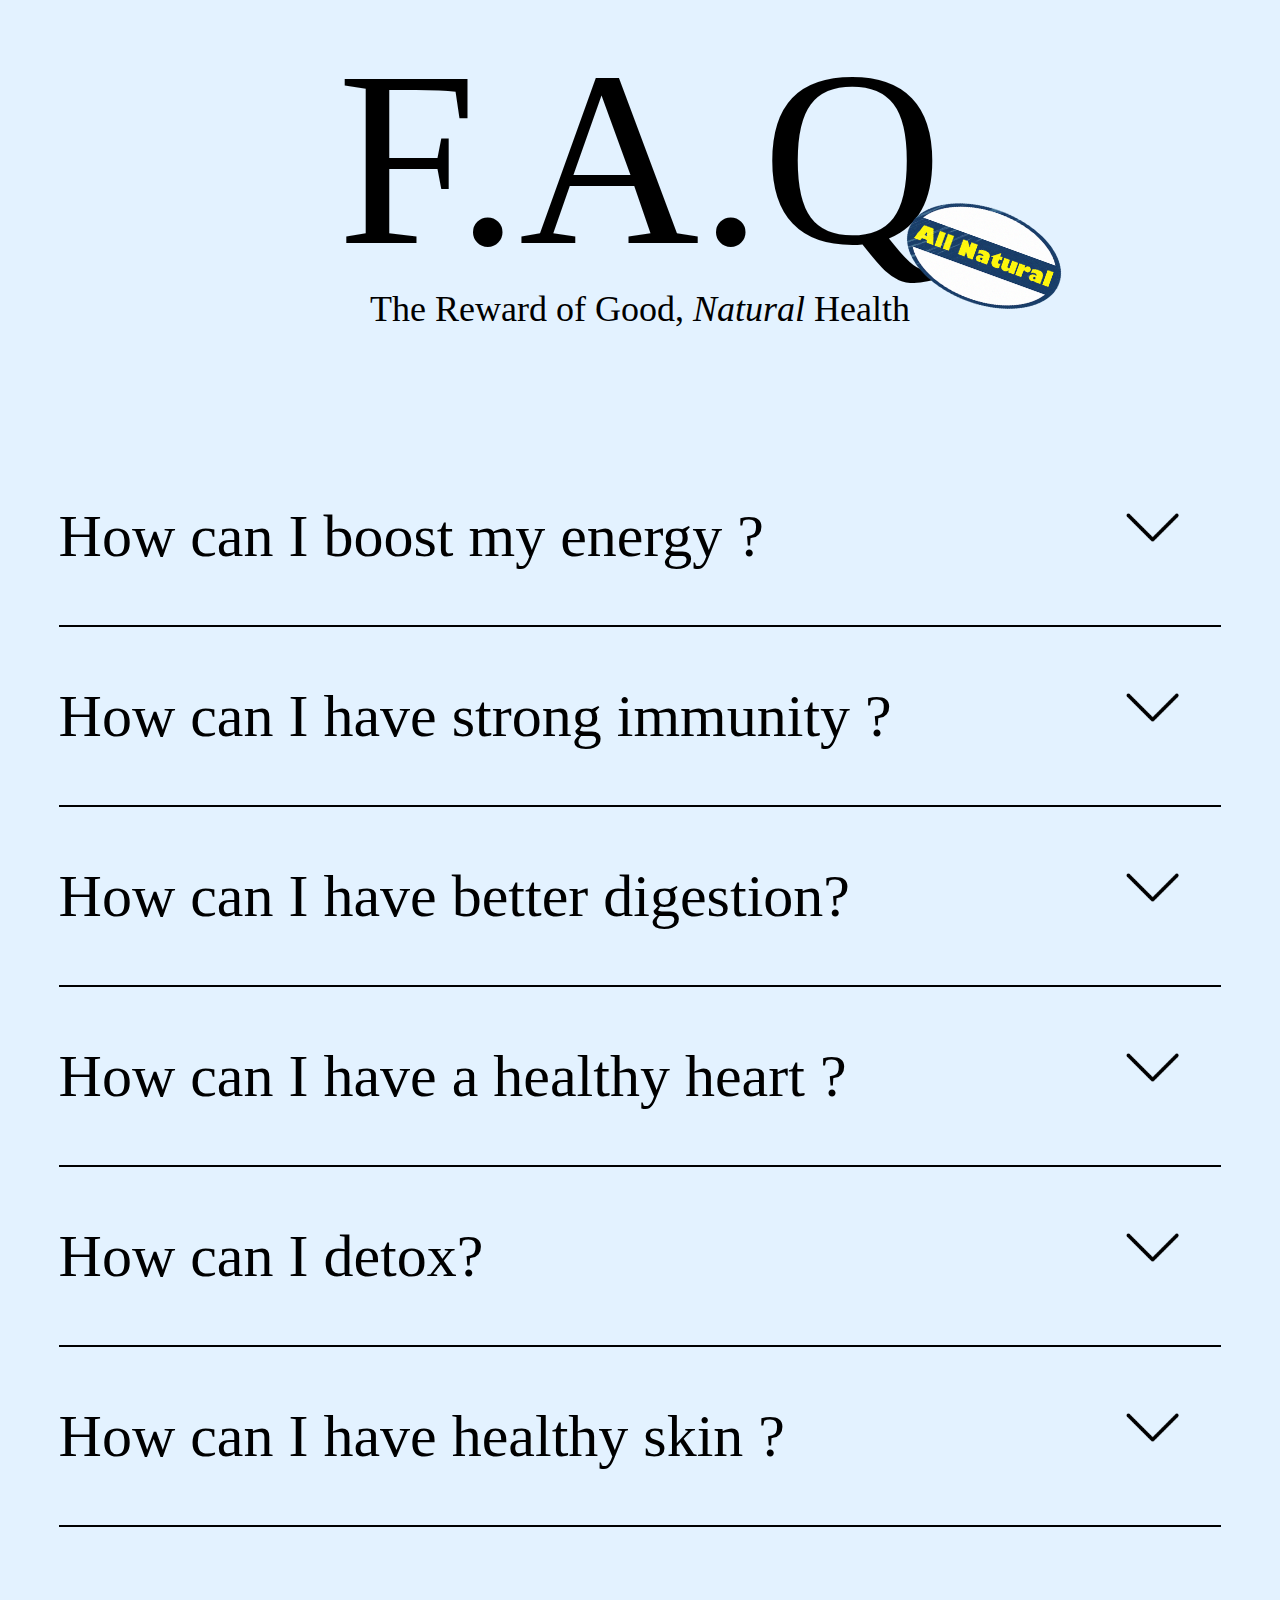
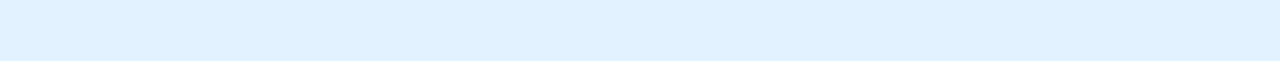
==== experiment_1/index.html @ fd3f5849 "Experiment 1 101520" ====
<!DOCTYPE html>
<html>
<head>
  <title> 20 1015 </title>
  <meta charset="utf-8">
  <meta name="viewport" content="width=device-width, initial-scale=1">
  <script type="text/javascript" src="http://code.jquery.com/jquery-1.7.1.min.js"></script>
  <link rel="stylesheet" type="text/css" 
  href="assets/main.css">
  <link rel="stylesheet" href="assets/jquery-ui.css">
  <link rel="stylesheet" href="assets/jquery-ui.structure.css">
  <link rel="stylesheet" href="assets/jquery-ui.theme.css">


</head>
<body>
  <div class="header">

    <div class="title">
      F.A.Q
    </div>
    <div class="subtitle"> The Reward of Good, <i>Natural</i> Health </div>
    <img class="allnatural" src="assets/img/General/General_All_Natural_101520_FINAL.png">

  </div>

  <!-- section 1 -->
  <div id="accordion">

    <h3 href="javascript: void(0)"> How can I boost my <span id="italic">energy</span> ? </h3>
    <div>
      <p class="text">Not regulated by the Food and Drug Administration</p>

      <!-- Calamansi Honey -->
      <img id="circle" class="draggable draggable1" src="assets/img/01_Better_Energy/Better_Energy_Calamansi_Honey_101320_FINAL.png">


      <!-- Careof -->
      <img id="circle" class="draggable draggable2" src="assets/img/01_Better_Energy/Better_Energy_Careof_ExtraBatteries_101320_FINAL.png">

      <!-- HUM -->
      <img class="draggable draggable3" src="assets/img/01_Better_Energy/Better_Energy_HUM_Uber_Energy_101220_FINAL.png">

      <!-- Love Wellness -->
      <img class="draggable draggable4" src="assets/img/01_Better_Energy/Better_Energy_Love_Wellness_Love_Wellness_Metabolove_101320_FINAL.png">

      <!-- Persona -->
      <img id="circle" class="draggable draggable5" src="assets/img/01_Better_Energy/Better_Energy_Persona_101320_FINAL.png">

      <!-- Pineapple -->
      <img id="circle" class="draggable draggable6" src="assets/img/01_Better_Energy/Better_Energy_Pineapple_101220_FINAL.png">

    </div>


<!-- section 2 -->
    <h3 href="javascript: void(0)">How can I have strong<span id="italic"> immunity</span> ?</h3>
    <div>

    </div>


<!-- section 3 -->
    <h3 href="javascript: void(0)"> How can I have better <span id="italic">digestion</span>?</h3>
    
    <div>
      <p class="text">Not regulated by the Food and Drug Administration</p>
      
      <!-- Papaya -->
      <img class="draggable draggable7" src="assets/img/03_Better_Digestion/Better_Digestion_Papaya_101520_FINAL.png">
      
      <!-- Aloe Vera Juice -->
      <img class="draggable draggable8" src="assets/img/03_Better_Digestion/Better_Digestion_Aloe_Vera_Juice_101520_FINAL.png">
    
    
    </div>


<!-- section 4 -->
    <h3 href="javascript: void(0)">How can I have a healthy <span id="italic">heart</span> ?</h3>
    <div>

    </div>


  <!-- section 5 -->
  <h3 href="javascript: void(0)"> How can I <span id="italic">detox</span>?</h3>
  <div>

  </div>


    <!-- section 6 -->
    <h3 href="javascript: void(0)"> How can I have healthy <span id="italic">skin </span>? </h3>
    <div>
   
    </div>

</div>





  <script type="text/javascript" src="assets/script.js"></script>





</body>


<script src="assets/script.js" type="text/javascript"></script>
<script src="assets/jquery.js" type="text/javascript"></script>
<script src="assets/jquery-ui.js" type="text/javascript"></script>



</html>
---- experiment_1/assets/main.css ----
body {
    background: #e3f2ff;
    font-family: "Degular";
	/* background: linear-gradient(-45deg, #e3f2ff, #edf9fa, #7e9ede);
	background-size: 400% 400%;
    animation: gradient 20s ease infinite;
    color: black; */

}
/* 
@keyframes gradient {
	0% {
		background-position: 0% 50%;
	}
	50% {
		background-position: 100% 50%;
	}
	100% {
		background-position: 0% 50%;
	}
} */

.text {
    position: absolute;
}

#italic:hover {
    font-style: italic;
    font-weight: bold;
}

.header {
    margin: 0 auto;
    text-align: center;
    padding-top: 6%;
    line-height: 150px;
    z-index: 10;
    position: relative;
}

.title {
    font-size: 250px;
}

.subtitle {
    font-size: 36px;
}

.allnatural {
    position: absolute;
    top: 200px;
    left: 70vw;
    transform: rotate(20deg);
    width: 160px;
    /* z-index: 0; */
}

.draggable {
    cursor: move;
    position: absolute;
}

/* calamansi honey */
.ui-accordion-content .draggable1 {
   top: 30vw; 
   left: 20vw;
   width: 300px;
   transform: rotate(5deg);
}   

/* Careof */
.draggable2 {
    /* top: 30vw;  */
    left: 35vw;
    width: 300px;
 }   

/* HUM */
.draggable3 {
    top: 25vw; 
    left: 60vw;
    height: 340px;
    transform: rotate(17deg);
} 

/* Love Wellness */
.draggable4 {
    top: 30vw; 
    left: 70vw;
    width: 200px;
    transform: rotate(-10deg);
} 

/* Persona */
.draggable5 {
    top: 40vw; 
    left: 40vw;
    width: 400px;
    transform: rotate(-10deg);
} 

/* Pineapple */
.draggable6 {
    top: 25vw; 
    left: 0vw;
    width: 390px;
    transform: rotate(-10deg);
} 

/* Pineapple */
.draggable7 {
    top: 43vw; 
    left: 30vw;
    width: 390px;
    transform: rotate(-10deg);
} 

/* Pineapple */
.draggable8 {
    top: 43vw; 
    left: 10vw;
    width: 390px;
    transform: rotate(15deg);
} 

#circle {
    border-radius: 50%;
}

#circle:hover {
    box-shadow: 2px 5px 8px #a1abad;
    border-radius:50%;
    transition: 0.3s;
}

#droppable {
    left: 300px;    
    position: absolute;
    background-color: lightgray;
    width: 1000px;
    height: 700px;

}


#accordion {
    position: relative;
    padding-top: 5%;
    padding-bottom: 10%;
    width: 92%;
    margin: 0 auto;

}

#accordion .ui-accordion-header {
    font-family: "Degular";
    margin: 0px;
    border: none;
    font-size: 60px;
    border-bottom: 2px solid black;
    border-radius: 0px;
    padding-left: 0;
    padding-top: 50px;
    padding-bottom: 50px;
    color: black;
    background: #e3f2ff;

  }



.ui-icon.iconClosed {
    background:url('icons/Down_Arrow.png') no-repeat !important;
    margin-top: 5px;
    padding: 30px;
    transform: scale(.7);
    float: right;
}

.ui-icon.iconOpen {
    background: url('icons/Up_Arrow.png') no-repeat !important;
    margin-top: 5px;
    padding: 30px;
    transform: scale(.7);
    float: right;
}

#accordion .ui-accordion-content {
    font-family: "Degular";
    color: black;
    width: 100%;
    height: 550px;
    font-size: 40pt;
    line-height: 40pt;
    border: none;
    overflow: auto !important; 
    background-color: #e3f2ff;
    margin: 00px;
    padding: 30px;
    
}



:focus {
    outline:0 !important;
}
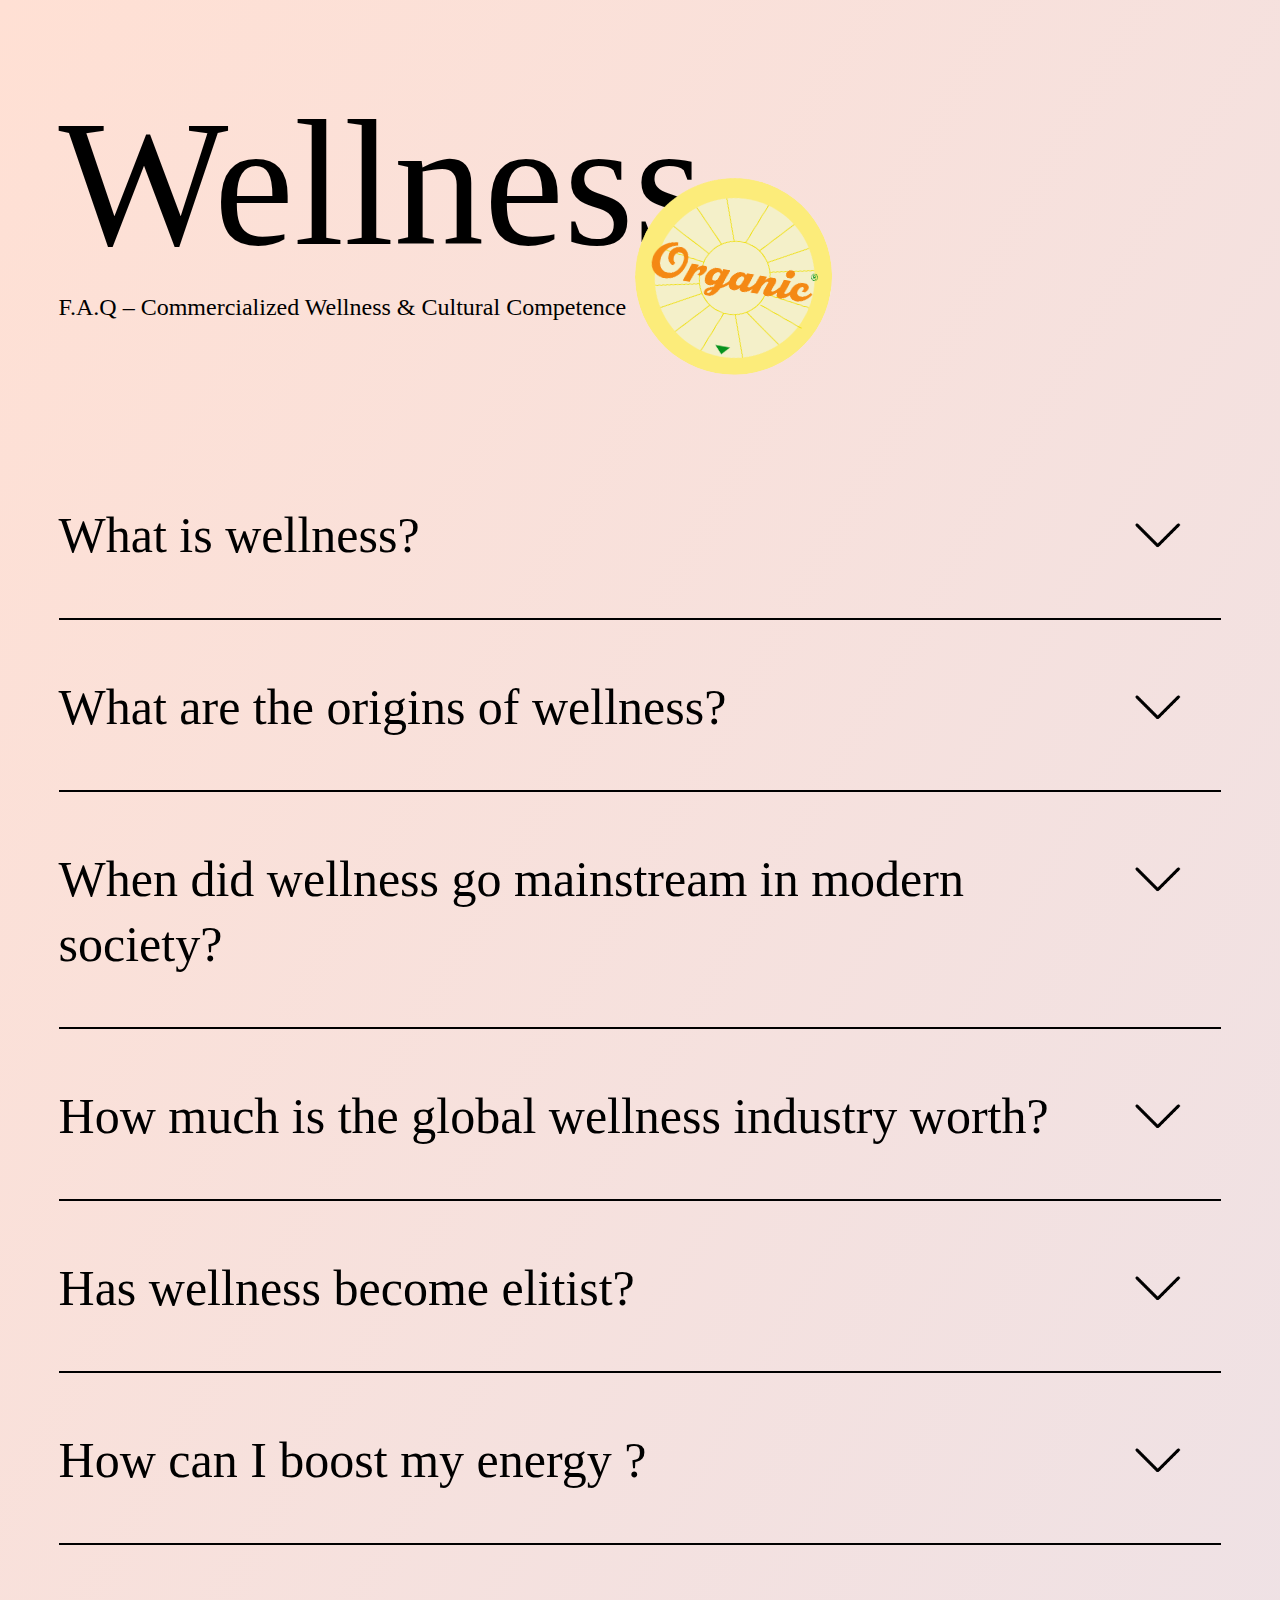
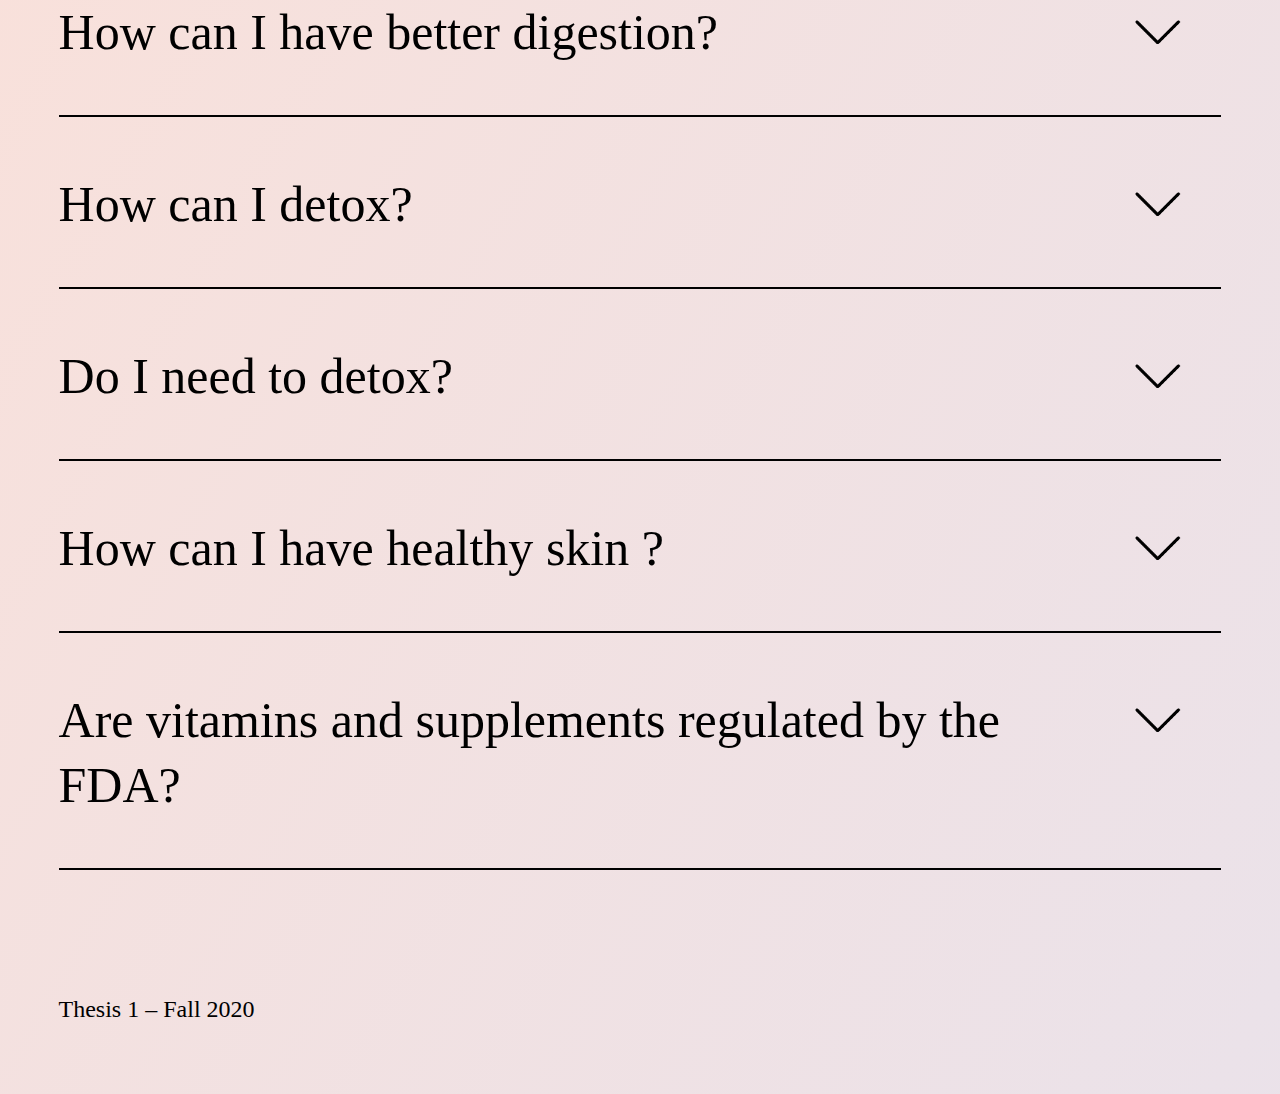
==== commit 9459eb77: "102220" ====
--- a/experiment_1/index.html
+++ b/experiment_1/index.html
@@ -1,35 +1,178 @@
 <!DOCTYPE html>
 <html>
 <head>
-  <title> 20 1015 </title>
+  <title> 20 1022 </title>
   <meta charset="utf-8">
   <meta name="viewport" content="width=device-width, initial-scale=1">
-  <script type="text/javascript" src="http://code.jquery.com/jquery-1.7.1.min.js"></script>
+  <script type="text/javascript" src="https://code.jquery.com/jquery-1.7.1.min.js"></script>
   <link rel="stylesheet" type="text/css" 
   href="assets/main.css">
   <link rel="stylesheet" href="assets/jquery-ui.css">
   <link rel="stylesheet" href="assets/jquery-ui.structure.css">
   <link rel="stylesheet" href="assets/jquery-ui.theme.css">
+  <link rel="stylesheet" href="https://use.typekit.net/wnn4lsp.css">
+  <link rel="stylesheet" href="assets/peel.css">
+
+  <link rel="apple-touch-icon" sizes="60x60" href="assets/favicon/apple-touch-icon.png">
+  <link rel="icon" type="image/png" sizes="32x32" href="assets/favicon/favicon-32x32.png">
+  <link rel="icon" type="image/png" sizes="16x16" href="assets/favicon/favicon-16x16.png">
+  <link rel="manifest" href="assets/favicon/site.webmanifest">
+  <link rel="mask-icon" href="assets/favicon/safari-pinned-tab.svg" color="#5bbad5">
+  <meta name="msapplication-TileColor" content="#da532c">
+  <meta name="theme-color" content="#ffffff">
 
 
 </head>
 <body>
   <div class="header">
 
-    <div class="title">
-      F.A.Q
-    </div>
-    <div class="subtitle"> The Reward of Good, <i>Natural</i> Health </div>
-    <img class="allnatural" src="assets/img/General/General_All_Natural_101520_FINAL.png">
+    <div class="title"><span id="italic">Well</span>ness</div>
+    <div class="subtitle"> F.A.Q – Commercialized Wellness & Cultural Competence </div>
+    <div class="sticker example-1 allnatural"></div>
 
   </div>
 
-  <!-- section 1 -->
+
+  
   <div id="accordion">
 
+        <!-- section 1 -->
+    <h3 href="javascript: void(0)">What is wellness?</h3>
+    <div>
+      <p class="text">
+        the awareness and pursuit of lifestyle choices to gain a better state of holistic health
+      </p>
+
+      <!-- Physical -->
+      <img class="draggable" src="assets/img/Definition/Definition_102220_Physical.png" style="z-index: 25; left: 6vw; top: 20vh; width: 400px;">
+
+      <!-- Intellectual -->
+      <img class="draggable" src="assets/img/Definition/Definition_102220_Intellectual.png" style="z-index: 10; left: 60vw; top: 25vh; width: 300px; transform: rotate(-10deg);">
+
+      <!-- Emotional -->
+      <img class="draggable" src="assets/img/Definition/Definition_102220_Emotional.png" style="top: 10vh; width: 300px; transform: rotate(-10deg);">
+
+      <!-- Social  -->
+      <img class="draggable" src="assets/img/Definition/Definition_102220_Social.png" style="left: 40vw; top: 50vh; width: 400px; transform: rotate(10deg);">
+
+      <!-- Spiritual -->
+      <img class="draggable" src="assets/img/Definition/Definition_102220_Spiritual.png" style="z-index: 30; left: 55vw; top: 10vh; width: 300px; transform: rotate(10deg);">
+
+      <!-- Vocational -->
+      <img class="draggable" src="assets/img/Definition/Definition_102220_Vocational.png" style="left: 25vw; top: 8vh; width: 450px; transform: rotate(10deg);">
+
+
+      <!-- Financial -->
+      <img class="draggable" src="assets/img/Definition/Definition_102220_Financial.png" style="z-index: 25; left: 20vw; top: 40vh; width: 400px; transform: rotate(10deg);">
+
+      <!-- Environmental -->
+      <img class="draggable" src="assets/img/Definition/Definition_102220_Environmental.png" style="z-index: 25; left: 40vw; top: 25vh; width: 400px; transform: rotate(-5deg);">
+
+    </div>
+
+        <!-- section 2 -->
+    <h3 href="javascript: void(0)">What are the origins of wellness?</h3>
+    <div>
+
+
+    </div>
+
+
+    <h3 href="javascript: void(0)">
+      When did wellness go mainstream in modern society?</h3>
+    <div>
+
+      <!-- High Level Wellness -->
+      <img class="draggable" src="assets/img/Mainstream/Mainstream_102220_High_Level_Wellness.png" style="z-index: 25; left: 10vw; top: 10vh; width: 300px;">
+
+      <!-- Fitness Spas -->
+      <img class="draggable" src="assets/img/Mainstream/Mainstream_102220_Fitness_Spas.png" style="z-index: 10; width: 280px; transform: rotate(12deg);">
+
+      <!-- Self Help Experts -->
+      <img class="draggable" src="assets/img/Mainstream/Mainstream_102220_Self_Help_Experts.png" style="top: 10vh; left: 30vw; width: 380px; z-index: 18;">
+
+      <!-- The Wellness Workbook -->
+      <img class="draggable" src="assets/img/Mainstream/Mainstream_102220_The_Wellness_Workbook.png" style="left: 5vw; top: 40vh;">
+
+      <!-- Wellness Inventory -->
+      <img class="draggable" src="assets/img/Mainstream/Mainstream_102220_Wellness_Inventory.png" style="width: 350px; top: 30vh; left: 60vw; transform: rotate(15deg);">
+
+      <!-- Workplace Wellness -->
+      <img class="draggable" src="assets/img/Mainstream/Mainstream_102220_Workplace_Wellness.png" style="z-index: 25; transform: rotate(5deg); left: 48vw; width: 350px;">
+    </div>
+
+
+        <!-- section 3 -->
+    <h3 href="javascript: void(0)"> How much is the global wellness industry worth?</h3>
+
+    <div>
+      <p class="text">
+        Currently valued at <b>$4.5 trillion</b> (2018 data)
+      </p>
+      <!-- 10 images -->
+      <img id="circle" class="draggable draggable1" src="assets/img/Wellness_Industry_Worth/Wellness_Industry_102120_Fitness_Mind_Body.png" style="z-index: 25;">
+
+      <img class="draggable" src="assets/img/Wellness_Industry_Worth/Wellness_Industry_102120_Healthy_Eating_Nutrition_Weight_Loss.png" style="z-index: 25; left: 50vw; transform: rotate(12deg); width: 300px; top: 30vh;">
+
+      <img class="draggable draggable3" src="assets/img/Wellness_Industry_Worth/Wellness_Industry_102120_Personal_Care_Beauty_Anti_Aging.png">
+
+      <img class="draggable" src="assets/img/Wellness_Industry_Worth/Wellness_Industry_102120_Preventative_Personalized.png" style="width: 350px; transform: rotate(20deg); left: 65vw;">
+
+      <img class="draggable" src="assets/img/Wellness_Industry_Worth/Wellness_Industry_102120_Spa_Economy.png" style="z-index: 22; top: 35vh; left: 15vw;">
+
+      <img class="draggable draggable6" src="assets/img/Wellness_Industry_Worth/Wellness_Industry_102120_Thermal_Mineral_Springs.png">
+
+      <img class="draggable" src="assets/img/Wellness_Industry_Worth/Wellness_Industry_102120_Traditional_Complementary_Medicine.png" style="z-index: 22; transform: rotate(-12deg); left: 35vw;">
+
+      <img class="draggable draggable4" src="assets/img/Wellness_Industry_Worth/Wellness_Industry_102120_Wellness_Lifestyle_Real_Estate.png" style="width: 350px">
+
+      <img class="draggable draggable7" src="assets/img/Wellness_Industry_Worth/Wellness_Industry_102120_Wellness_Tourism.png">
+
+      <img class="draggable draggable8" src="assets/img/Wellness_Industry_Worth/Wellness_Industry_102120_Workplace_Wellness.png" style="width: 320px">
+
+
+    </div>
+
+
+        <!-- section 4 -->
+    <h3 href="javascript: void(0)">Has wellness become elitist?</h3>
+
+
+    <div>
+
+      <img class="draggable" src="assets/img/Wellness_Industry_Elitist/Wellness_Industry_102220_Clean_Food.png" style="width: 320px; z-index: 10; top: 30px;">
+
+      <img class="draggable draggable1" src="assets/img/Wellness_Industry_Elitist/Wellness_Industry_102220_Luxury.png" style="width: 320px; z-index: 10;">
+
+      <img class="draggable" src="assets/img/Wellness_Industry_Elitist/Wellness_Industry_102220_Rich_Wellness_Club.png" style="width: 320px; z-index: 10; top: 30vw; left: 25vw; transform: rotate(-5deg);">
+
+      <img class="draggable" src="assets/img/Wellness_Industry_Elitist/Wellness_Industry_102220_All_Natural.png" style="width: 320px; z-index: 10; top: 25vw; left: 10vw; transform: rotate(-15deg);">
+
+        <p class="smalltext">
+          The very basics of mental and physical health, such as therapy and organic, “clean” food, is set at a price that is restrictive to working and middle-class people and families. 
+          <a href="https://www.allure.com/story/commercialized-wellness-industry-left-me-unwell" target="_blank" >Allure</a>
+        </p>
+
+
+
+        <p class="smalltext">
+          Forgive me if this comes out wrong, but I went to do a yoga class in L.A. recently and the 22-year-old girl behind the counter was like, ‘Have you ever done yoga before?’ And literally I turned to my friend, and I was like, ‘You have this job because I’ve done yoga before.’ Gwyneth Paltrow
+          <a href="https://www.elitedaily.com/p/gwyneth-paltrows-comments-about-yoga-will-have-you-shaking-your-head-so-hard-13248722" target="_blank" >Elite Daily</a>
+        </p>
+
+        <p class="smalltext">
+          While yoga doesn’t belong to Gwyneth, wellness is becoming elitist because of the people it shuts out. Shaman Durek says: “It’s made to seem like wellness comes from the upper classes and that you have to be rich to live this lifestyle, but you don’t – if you look at ancient yogic traditions or the West African shamanism that I practise. It doesn’t come from wealth. But now it’s become based on whether you’re rich enough to be part of this club.”
+          <a href="https://www.glamourmagazine.co.uk/article/wellness-whitewashing" target="_blank" >Glamour</a>
+        </p>
+  
+    </div>
+
+
+
+    <!-- section 5 -->
+
     <h3 href="javascript: void(0)"> How can I boost my <span id="italic">energy</span> ? </h3>
     <div>
-      <p class="text">Not regulated by the Food and Drug Administration</p>
 
       <!-- Calamansi Honey -->
       <img id="circle" class="draggable draggable1" src="assets/img/01_Better_Energy/Better_Energy_Calamansi_Honey_101320_FINAL.png">
@@ -42,7 +185,7 @@
       <img class="draggable draggable3" src="assets/img/01_Better_Energy/Better_Energy_HUM_Uber_Energy_101220_FINAL.png">
 
       <!-- Love Wellness -->
-      <img class="draggable draggable4" src="assets/img/01_Better_Energy/Better_Energy_Love_Wellness_Love_Wellness_Metabolove_101320_FINAL.png">
+      <img class="draggable draggable4" src="assets/img/01_Better_Energy/Better_Energy_Love_Wellness_Love_Wellness_Metabolove_101320_FINAL.png" style="width: 300px;">
 
       <!-- Persona -->
       <img id="circle" class="draggable draggable5" src="assets/img/01_Better_Energy/Better_Energy_Persona_101320_FINAL.png">
@@ -53,51 +196,90 @@
     </div>
 
 
-<!-- section 2 -->
-    <h3 href="javascript: void(0)">How can I have strong<span id="italic"> immunity</span> ?</h3>
-    <div>
-
-    </div>
-
-
-<!-- section 3 -->
+
+
+<!-- section 6 -->
     <h3 href="javascript: void(0)"> How can I have better <span id="italic">digestion</span>?</h3>
     
     <div>
-      <p class="text">Not regulated by the Food and Drug Administration</p>
       
       <!-- Papaya -->
-      <img class="draggable draggable7" src="assets/img/03_Better_Digestion/Better_Digestion_Papaya_101520_FINAL.png">
-      
+      <img class="draggable" src="assets/img/Better_Digestion/Better_Digestion_102220_Papaya.png" style="transform: rotate(-10deg); width: 400px;">
+
+      <!-- Pinya -->
+      <img class="draggable" src="assets/img/Better_Digestion/Better_Digestion_102220_Pinya.png" style="transform: rotate(13deg); top: 10vh; left: 40vw; width: 350px;">
+
       <!-- Aloe Vera Juice -->
-      <img class="draggable draggable8" src="assets/img/03_Better_Digestion/Better_Digestion_Aloe_Vera_Juice_101520_FINAL.png">
+      <img class="draggable" src="assets/img/Better_Digestion/Better_Digestion_102220_Aloe_Vera_Juice.png" style="transform: rotate(8deg);left: 60vw; z-index: 20; top: 5vh;">
+
+      <!-- Care/of -->
+      <img class="draggable" src="assets/img/Better_Digestion/Better_Digestion_102220_Careof_Gut_Check.png" style="transform: rotate(-14deg); left: 20vw; top: 40vh; width: 300px;">
+
+      <!-- Love Wellness -->
+      <img class="draggable" src="assets/img/Better_Digestion/Better_Digestion_102220_Love_Wellness_Good_Girl_Probiotics.png" style="transform: rotate(4deg); left: 10vw; top: 20vh">
+
+      <!-- OLLY -->
+      <img class="draggable" src="assets/img/Better_Digestion/Better_Digestion_102220_OLLY_Probiotic_Bramble_Berry.png" style="transform: rotate(12deg); top: 50vh; width: 450px; left: 50vw;">
+
+
     
-    
-    </div>
-
-
-<!-- section 4 -->
-    <h3 href="javascript: void(0)">How can I have a healthy <span id="italic">heart</span> ?</h3>
-    <div>
-
-    </div>
-
-
-  <!-- section 5 -->
+    </div>
+
+
+
+  <!-- section 7 -->
   <h3 href="javascript: void(0)"> How can I <span id="italic">detox</span>?</h3>
   <div>
 
   </div>
 
 
-    <!-- section 6 -->
+    <!-- section 8 -->
+    <h3 href="javascript: void(0)"> Do I <span id="italic">need</span> to detox?</h3>
+    <div>
+
+      <!-- Skin -->
+      <img class="draggable" src="assets/img/Need_Detox/Need_Detox_Skin.png" style="z-index: 10; transform: rotate(12deg); top: 20vh; width: 300px; left: 20vw;">
+
+      <!-- Respiratory System -->
+      <img class="draggable" src="assets/img/Need_Detox/Need_Detox_Respiratory System.png" style="z-index: 10; transform: 12deg; top: 30vh; width: 350px; left: 30vw; transform: rotate(-5deg);">
+
+      <p class="text">
+        The human body can defend itself very well against most environmental insults and the effects of occasional indulgence. If you're generally healthy, concentrate on giving your body what it needs to maintain its robust self-cleaning system — a healthful diet, adequate fluid intake, regular exercise, sufficient sleep, and all recommended medical check-ups. If you experience fatigue, pallor, unexplained weight gain or loss, changes in bowel function, or breathing difficulties that persist for days or weeks, <b>visit your doctor instead of a detox spa</b>. <a href="https://www.health.harvard.edu/staying-healthy/the-dubious-practice-of-detoxs"target="_blank" >Harvard Health</a>
+      </p>
+    </div>
+
+
+    <!-- section 9 -->
     <h3 href="javascript: void(0)"> How can I have healthy <span id="italic">skin </span>? </h3>
     <div>
    
     </div>
 
+    <!-- section 10 -->
+    <h3 href="javascript: void(0)"> Are vitamins and supplements regulated by the FDA? </h3>
+    <div>
+      
+      <img class="draggable" src="assets/img/FDA/Wellness_Industry_102220_Not_Evaluated.png" style="width: 400px; z-index: 10; left: 5vw; transform: rotate(10deg);">
+
+      <img class="draggable" src="assets/img/FDA/Wellness_Industry_102220_Not_Regulated.png" style="width: 380px; z-index: 10; top: 5vw; left: 30vw; transform: rotate(-15deg);">
+
+      <p class="text">
+        Dietary Supplements can be beneficial to your health — but taking supplements can also involve health risks. The U.S. Food and Drug Administration (FDA) does not have the authority to review dietary supplement products for safety and effectiveness before they are marketed. <a href="https://www.fda.gov/food/buy-store-serve-safe-food/what-you-need-know-about-dietary-supplements"target="_blank" >FDA</a>
+      </p>
+    
+    </div>
+
 </div>
 
+<div class="footer">
+  <div>
+    Thesis 1 – Fall 2020
+  </div>
+
+
+
+</div>
 
 
 
@@ -109,11 +291,14 @@
 
 
 </body>
+
 
 
 <script src="assets/script.js" type="text/javascript"></script>
 <script src="assets/jquery.js" type="text/javascript"></script>
 <script src="assets/jquery-ui.js" type="text/javascript"></script>
+<script src="assets/sticker.min.js" type="text/javascript" ></script>
+
 
 
 
--- a/experiment_1/assets/main.css
+++ b/experiment_1/assets/main.css
@@ -1,13 +1,13 @@
 body {
     background: #e3f2ff;
     font-family: "Degular";
-	/* background: linear-gradient(-45deg, #e3f2ff, #edf9fa, #7e9ede);
+	background: linear-gradient(-60deg, #fffdb8, #d6e4ff, #ffe0d4);
 	background-size: 400% 400%;
-    animation: gradient 20s ease infinite;
-    color: black; */
-
-}
-/* 
+    animation: gradient 15s ease infinite;
+    color: black;
+}
+
+
 @keyframes gradient {
 	0% {
 		background-position: 0% 50%;
@@ -18,11 +18,8 @@
 	100% {
 		background-position: 0% 50%;
 	}
-} */
-
-.text {
-    position: absolute;
-}
+}
+
 
 #italic:hover {
     font-style: italic;
@@ -31,96 +28,123 @@
 
 .header {
     margin: 0 auto;
-    text-align: center;
-    padding-top: 6%;
-    line-height: 150px;
+    padding-top: 10%;
     z-index: 10;
     position: relative;
-}
+    padding-left: 4%;
+}
+
 
 .title {
-    font-size: 250px;
+    font-size: 180px;
+    /* font-weight: thin; */
+    line-height: 100px;
 }
 
 .subtitle {
-    font-size: 36px;
-}
+    padding-top: 60px;
+    font-size: 24px;
+}
+
 
 .allnatural {
-    position: absolute;
-    top: 200px;
-    left: 70vw;
-    transform: rotate(20deg);
+    position: relative;
+    top: 170px;
+    left: 49vw;
+    transform: rotate(10deg);
     width: 160px;
-    /* z-index: 0; */
-}
+}
+
+/* stickers */
+.sticker {
+    /* background-color:red; */
+    position: absolute; 
+    width: 200px;
+    z-index: 10;
+}
+
+/* add image */
+.example-1 .sticker-img {
+    background-image: url(../assets/img/Wellness_Industry_Elitist/Wellness_Industry_102220_Organic.png);
+    background-size: 200px 200px;
+    /* background-color: #ff4a85; */
+}
+
 
 .draggable {
     cursor: move;
     position: absolute;
 }
 
-/* calamansi honey */
+/* Calamansi Honey */
 .ui-accordion-content .draggable1 {
-   top: 30vw; 
+   position: absolute;
+   top: 10vw; 
    left: 20vw;
    width: 300px;
    transform: rotate(5deg);
 }   
 
 /* Careof */
-.draggable2 {
-    /* top: 30vw;  */
+.ui-accordion-content .draggable2 {
+    position: absolute;
+    top: 20vw; 
     left: 35vw;
     width: 300px;
+    transform: rotate(12deg);
  }   
 
 /* HUM */
-.draggable3 {
+.ui-accordion-content .draggable3 {
+    position: absolute;
+    top: 6vw; 
+    left: 40vw;
+    height: 340px;
+    transform: rotate(17deg);
+} 
+
+/* Love Wellness */
+.ui-accordion-content .draggable4 {
+    position: absolute;
     top: 25vw; 
     left: 60vw;
-    height: 340px;
-    transform: rotate(17deg);
-} 
-
-/* Love Wellness */
-.draggable4 {
-    top: 30vw; 
-    left: 70vw;
-    width: 200px;
     transform: rotate(-10deg);
 } 
 
 /* Persona */
-.draggable5 {
-    top: 40vw; 
+.ui-accordion-content .draggable5 {
+    position: absolute;
+    top: 10vw; 
     left: 40vw;
     width: 400px;
     transform: rotate(-10deg);
 } 
 
 /* Pineapple */
-.draggable6 {
-    top: 25vw; 
+.ui-accordion-content .draggable6 {
+    position: absolute;
+    top: 6vw; 
     left: 0vw;
     width: 390px;
     transform: rotate(-10deg);
 } 
 
 /* Pineapple */
-.draggable7 {
-    top: 43vw; 
-    left: 30vw;
+.ui-accordion-content .draggable7 {
+    position: absolute;
+    top: 5vw; 
+    left: 20vw;
+    width: 330px;
+    transform: rotate(-10deg);
+} 
+
+/* Pineapple */
+.ui-accordion-content .draggable8 {
+    position: absolute;
+    top: 20vw; 
+    left: 7vw;
     width: 390px;
-    transform: rotate(-10deg);
-} 
-
-/* Pineapple */
-.draggable8 {
-    top: 43vw; 
-    left: 10vw;
-    width: 390px;
-    transform: rotate(15deg);
+    transform: rotate(-4deg);
 } 
 
 #circle {
@@ -145,7 +169,7 @@
 
 #accordion {
     position: relative;
-    padding-top: 5%;
+    padding-top: 10%;
     padding-bottom: 10%;
     width: 92%;
     margin: 0 auto;
@@ -156,24 +180,22 @@
     font-family: "Degular";
     margin: 0px;
     border: none;
-    font-size: 60px;
+    font-size: 50px;
     border-bottom: 2px solid black;
     border-radius: 0px;
     padding-left: 0;
-    padding-top: 50px;
+    padding-top: 55px;
     padding-bottom: 50px;
     color: black;
-    background: #e3f2ff;
-
-  }
-
+    background: transparent;
+}
 
 
 .ui-icon.iconClosed {
     background:url('icons/Down_Arrow.png') no-repeat !important;
     margin-top: 5px;
     padding: 30px;
-    transform: scale(.7);
+    transform: scale(.6);
     float: right;
 }
 
@@ -181,27 +203,54 @@
     background: url('icons/Up_Arrow.png') no-repeat !important;
     margin-top: 5px;
     padding: 30px;
-    transform: scale(.7);
+    transform: scale(.6);
     float: right;
 }
 
 #accordion .ui-accordion-content {
     font-family: "Degular";
     color: black;
-    width: 100%;
-    height: 550px;
-    font-size: 40pt;
-    line-height: 40pt;
+    width: 90%;
+    height: 680px;
     border: none;
-    overflow: auto !important; 
-    background-color: #e3f2ff;
-    margin: 00px;
+    background-color: transparent;
+    margin: 20px;
     padding: 30px;
+    position: relative;
     
-}
+    /* background-color: red;; */
+}
+
+
+.text {
+    position: relative;
+    font-size: 40px;
+    width: 80%;
+}
+
+.smalltext {
+    position: relative;
+    font-size: 40px;
+    width: 80%;
+    font-size: 30px;
+}
+
+
+.ui-accordion .ui-accordion-content{
+    overflow:visible !important;
+    
+}
+
 
 
 
 :focus {
     outline:0 !important;
-}+}
+
+.footer{
+    padding-bottom: 5%;
+    padding-left: 4%;
+    font-size: 24px;
+}
+
--- a/experiment_1/assets/peel.css
+++ b/experiment_1/assets/peel.css
@@ -0,0 +1,49 @@
+
+.peel {
+  position: relative;
+  opacity: 0;
+}
+
+.peel-ready {
+  opacity: 1;
+}
+
+.peel-svg-clip-element {
+  position: absolute;
+  top: -10000px;
+  left: -10000px;
+  width: 1px;
+  height: 1px;
+  opacity: 0;
+}
+
+.peel-layer {
+  position: absolute;
+  z-index: 1;
+  width: 100%;
+  height: 100%;
+  top: 0;
+  right: 0;
+  bottom: 0;
+  left: 0;
+  -webkit-user-select: none;
+  -moz-user-select: none;
+  user-select: none;
+  -webkit-transform-origin: top left;
+  -moz-transform-origin: top left;
+  transform-origin: top left;
+}
+
+/*------------] Some Defaults [------------*/
+
+.peel-top {
+  background-color: #81afcb;
+}
+
+.peel-back {
+  background-color: #a0c7df;
+}
+
+.peel-bottom {
+  background-color: #688394;
+}
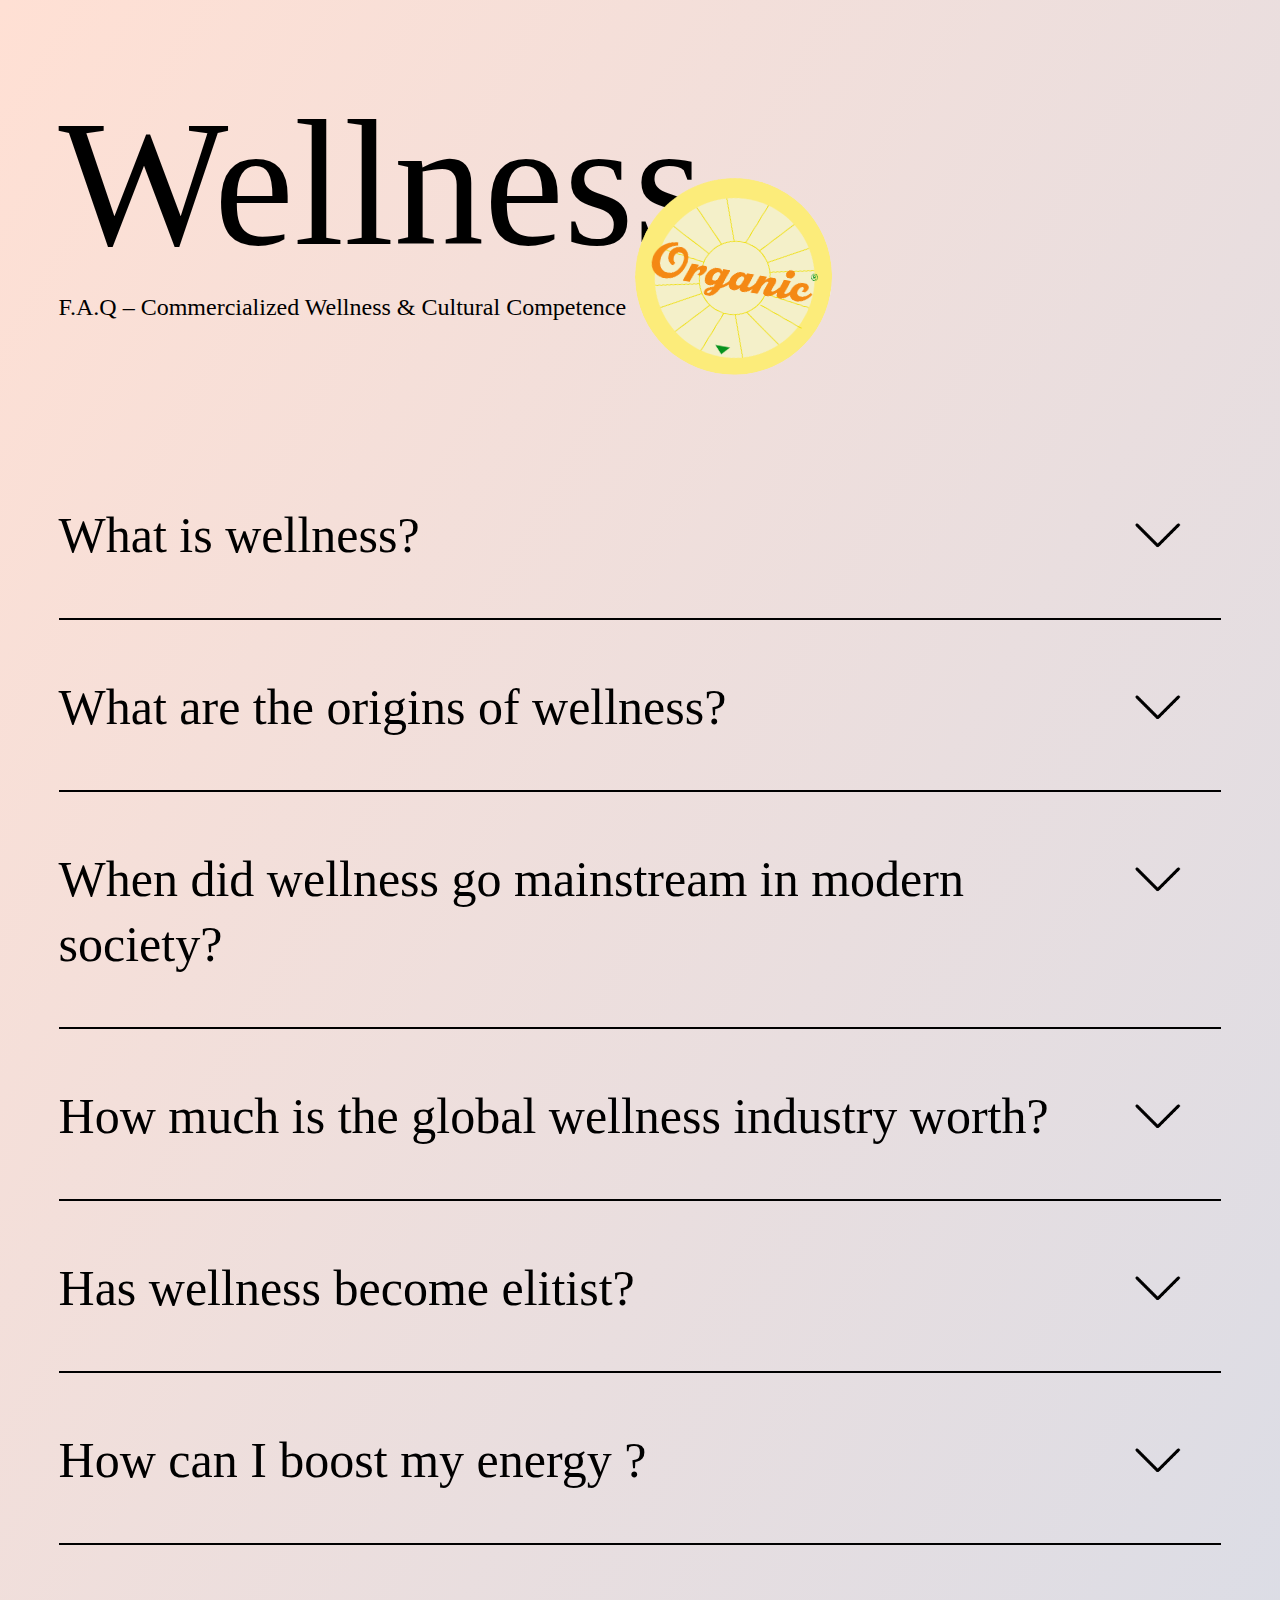
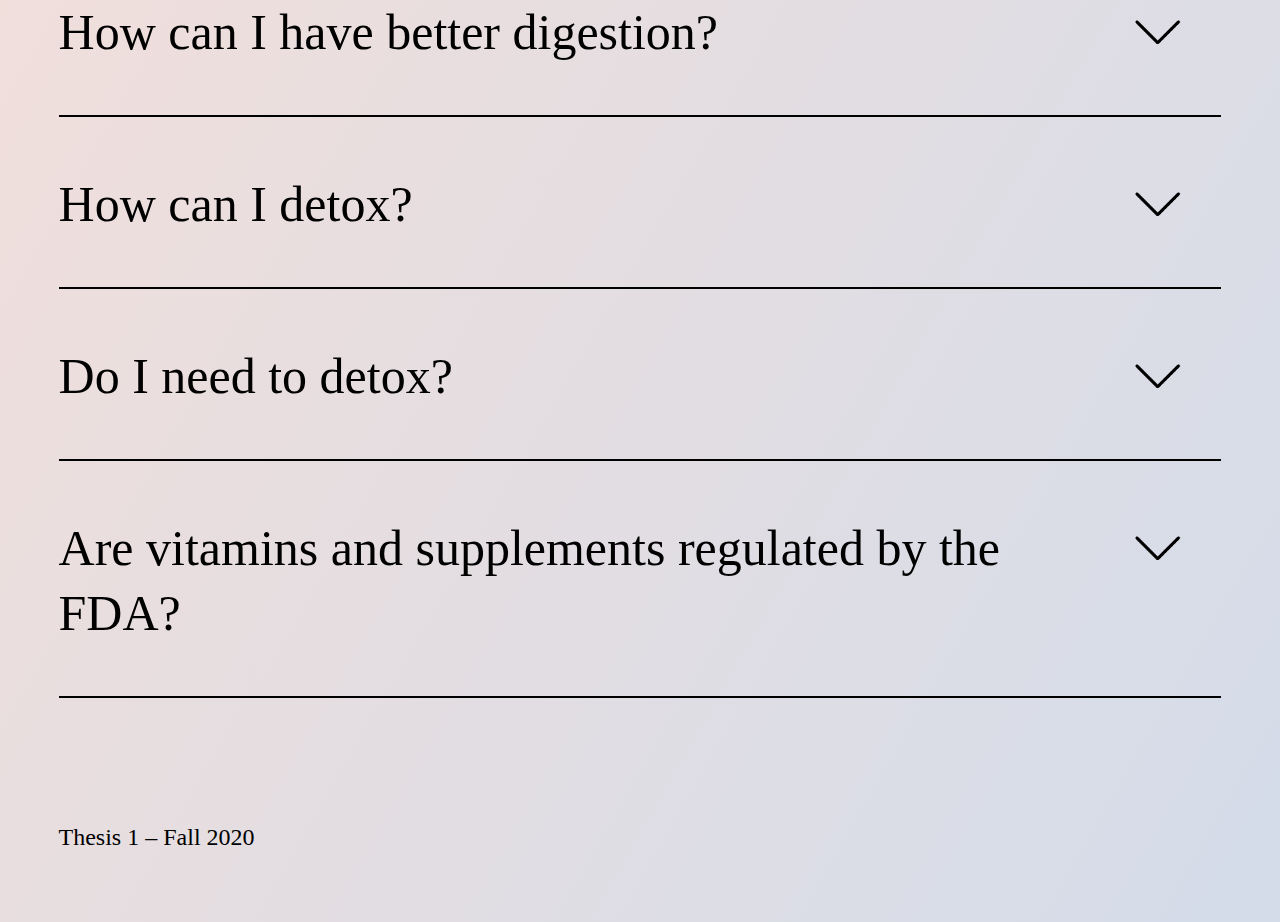
==== commit 8788ce90: "102820" ====
--- a/experiment_1/index.html
+++ b/experiment_1/index.html
@@ -1,7 +1,7 @@
 <!DOCTYPE html>
 <html>
 <head>
-  <title> 20 1022 </title>
+  <title> 20 1027 </title>
   <meta charset="utf-8">
   <meta name="viewport" content="width=device-width, initial-scale=1">
   <script type="text/javascript" src="https://code.jquery.com/jquery-1.7.1.min.js"></script>
@@ -37,7 +37,7 @@
   <div id="accordion">
 
         <!-- section 1 -->
-    <h3 href="javascript: void(0)">What is wellness?</h3>
+    <h3 href="javascript: void(0)">What is <span id="italic">wellness</span>?</h3>
     <div>
       <p class="text">
         the awareness and pursuit of lifestyle choices to gain a better state of holistic health
@@ -71,15 +71,33 @@
     </div>
 
         <!-- section 2 -->
-    <h3 href="javascript: void(0)">What are the origins of wellness?</h3>
-    <div>
+    <h3 href="javascript: void(0)">What are the <span id="italic">origins</span> of wellness?</h3>
+    <div>
+
+      <!-- Ancient Greek Medicine -->
+      <img class="draggable" src="assets/img/Origin/Origins_102720_Ancient_Greek_Medicine.png" style="z-index: 10; transform: 12deg; top: 30vh; width: 300px; left: 10vw; transform: rotate(-15deg);">
+
+      <!-- Ayurveda -->
+      <img class="draggable" src="assets/img/Origin/Origins_102720_Ayurveda.png" style="top: 40px; transform: rotate(-10deg); width: 400px;">
+
+      <!-- Chiropractic -->
+      <img class="draggable" src="assets/img/Origin/Origins_102720_Chiropractic.png" style="transform: rotate(13deg); top: 10vh; left: 40vw; width: 350px;">
+
+      <!-- Herbal Remedies -->
+      <img class="draggable" src="assets/img/Origin/Origins_102720_Herbal_Remedies.png" style="width: 300px; transform: rotate(8deg); left: 60vw; z-index: 20; top: 5vh;">
+
+      <!-- Hydrotherapy  -->
+      <img class="draggable" src="assets/img/Origin/Origins_102720_Hydrotherapy.png" style="transform: rotate(15deg); left: 60vw; top: 40vh; width: 300px;">
+
+      <!-- Traditional Chinese Medicine -->
+      <img class="draggable" src="assets/img/Origin/Origins_102720_Traditional_Chinese_Medicine.png" style="transform: rotate(-14deg); left: 20vw; top: 4vh; width: 400px;">
 
 
     </div>
 
 
     <h3 href="javascript: void(0)">
-      When did wellness go mainstream in modern society?</h3>
+      When did wellness go <span id="italic">mainstream</span> in modern society?</h3>
     <div>
 
       <!-- High Level Wellness -->
@@ -110,23 +128,23 @@
         Currently valued at <b>$4.5 trillion</b> (2018 data)
       </p>
       <!-- 10 images -->
-      <img id="circle" class="draggable draggable1" src="assets/img/Wellness_Industry_Worth/Wellness_Industry_102120_Fitness_Mind_Body.png" style="z-index: 25;">
+      <img id="circle" class="draggable" src="assets/img/Wellness_Industry_Worth/Wellness_Industry_102120_Fitness_Mind_Body.png" style="z-index: 25; width: 300px; top: 8vh; left: 20vw;">
 
       <img class="draggable" src="assets/img/Wellness_Industry_Worth/Wellness_Industry_102120_Healthy_Eating_Nutrition_Weight_Loss.png" style="z-index: 25; left: 50vw; transform: rotate(12deg); width: 300px; top: 30vh;">
 
-      <img class="draggable draggable3" src="assets/img/Wellness_Industry_Worth/Wellness_Industry_102120_Personal_Care_Beauty_Anti_Aging.png">
+      <img class="draggable" src="assets/img/Wellness_Industry_Worth/Wellness_Industry_102120_Personal_Care_Beauty_Anti_Aging.png" style="width: 350px; left: 50vw; top: 10vh; z-index: 20;">
 
       <img class="draggable" src="assets/img/Wellness_Industry_Worth/Wellness_Industry_102120_Preventative_Personalized.png" style="width: 350px; transform: rotate(20deg); left: 65vw;">
 
-      <img class="draggable" src="assets/img/Wellness_Industry_Worth/Wellness_Industry_102120_Spa_Economy.png" style="z-index: 22; top: 35vh; left: 15vw;">
+      <img class="draggable" src="assets/img/Wellness_Industry_Worth/Wellness_Industry_102120_Spa_Economy.png" style="width: 350px; z-index: 22; top: 35vh; left: 15vw;">
 
       <img class="draggable draggable6" src="assets/img/Wellness_Industry_Worth/Wellness_Industry_102120_Thermal_Mineral_Springs.png">
 
-      <img class="draggable" src="assets/img/Wellness_Industry_Worth/Wellness_Industry_102120_Traditional_Complementary_Medicine.png" style="z-index: 22; transform: rotate(-12deg); left: 35vw;">
-
-      <img class="draggable draggable4" src="assets/img/Wellness_Industry_Worth/Wellness_Industry_102120_Wellness_Lifestyle_Real_Estate.png" style="width: 350px">
-
-      <img class="draggable draggable7" src="assets/img/Wellness_Industry_Worth/Wellness_Industry_102120_Wellness_Tourism.png">
+      <img class="draggable" src="assets/img/Wellness_Industry_Worth/Wellness_Industry_102120_Traditional_Complementary_Medicine.png" style="top: 0vh; width: 300px; z-index: 22; transform: rotate(-12deg); left: 35vw;">
+
+      <img class="draggable draggable4" src="assets/img/Wellness_Industry_Worth/Wellness_Industry_102220_Wellness_Lifestyle_Real_Estate.png" style="width: 350px">
+
+      <img class="draggable" src="assets/img/Wellness_Industry_Worth/Wellness_Industry_102120_Wellness_Tourism.png" style="transform: rotate(15deg); width: 320px; top: 30vh; left: 30vw;">
 
       <img class="draggable draggable8" src="assets/img/Wellness_Industry_Worth/Wellness_Industry_102120_Workplace_Wellness.png" style="width: 320px">
 
@@ -135,7 +153,7 @@
 
 
         <!-- section 4 -->
-    <h3 href="javascript: void(0)">Has wellness become elitist?</h3>
+    <h3 href="javascript: void(0)">Has wellness become <span id="italic">elitist</span>?</h3>
 
 
     <div>
@@ -231,33 +249,63 @@
   <h3 href="javascript: void(0)"> How can I <span id="italic">detox</span>?</h3>
   <div>
 
+          <!-- Ampalaya -->
+          <img class="draggable" src="assets/img/Need_Detox/Need_Detox_Ampalaya.png" style="transform: rotate(-10deg); width: 400px;">
+
+          <!-- Calamansi -->
+          <img class="draggable" src="assets/img/Need_Detox/Need_Detox_Calamansi.png" style="transform: rotate(13deg); top: 10vh; left: 40vw; width: 350px;">
+    
+          <!-- Goop -->
+          <img class="draggable" src="assets/img/Need_Detox/Need_Detox_Goop.png" style="transform: rotate(8deg);left: 60vw; z-index: 20; top: 5vh;">
+    
+          <!-- HUM Wing Man -->
+          <img class="draggable" src="assets/img/Need_Detox/Need_Detox_HUM_Wing_Man.png" style="transform: rotate(-14deg); left: 20vw; top: 40vh; width: 300px;">
+    
+          <!-- KangKong -->
+          <img class="draggable" src="assets/img/Need_Detox/Need_Detox_Kangkong.png" style="transform: rotate(4deg); left: 10vw; top: 20vh">
+    
+          <!-- Rae -->
+          <img class="draggable" src="assets/img/Need_Detox/Need_Detox_rae.png" style="transform: rotate(12deg); top: 30vh; width: 400px; left: 50vw;">
+
+    
+
   </div>
 
 
     <!-- section 8 -->
     <h3 href="javascript: void(0)"> Do I <span id="italic">need</span> to detox?</h3>
     <div>
-
-      <!-- Skin -->
-      <img class="draggable" src="assets/img/Need_Detox/Need_Detox_Skin.png" style="z-index: 10; transform: rotate(12deg); top: 20vh; width: 300px; left: 20vw;">
-
-      <!-- Respiratory System -->
-      <img class="draggable" src="assets/img/Need_Detox/Need_Detox_Respiratory System.png" style="z-index: 10; transform: 12deg; top: 30vh; width: 350px; left: 30vw; transform: rotate(-5deg);">
 
       <p class="text">
         The human body can defend itself very well against most environmental insults and the effects of occasional indulgence. If you're generally healthy, concentrate on giving your body what it needs to maintain its robust self-cleaning system — a healthful diet, adequate fluid intake, regular exercise, sufficient sleep, and all recommended medical check-ups. If you experience fatigue, pallor, unexplained weight gain or loss, changes in bowel function, or breathing difficulties that persist for days or weeks, <b>visit your doctor instead of a detox spa</b>. <a href="https://www.health.harvard.edu/staying-healthy/the-dubious-practice-of-detoxs"target="_blank" >Harvard Health</a>
       </p>
-    </div>
-
-
-    <!-- section 9 -->
-    <h3 href="javascript: void(0)"> How can I have healthy <span id="italic">skin </span>? </h3>
-    <div>
-   
-    </div>
+
+      <!-- Skin -->
+      <img class="draggable" src="assets/img/Need_Detox/Need_Detox_Skin.png" style="z-index: 10; transform: rotate(12deg); top: 20vh; width: 300px; left: 20vw;">
+
+      <!-- Respiratory System -->
+      <img class="draggable" src="assets/img/Need_Detox/Need_Detox_Respiratory System.png" style="z-index: 10; transform: 12deg; top: 30vh; width: 350px; left: 30vw; transform: rotate(-5deg);">
+
+      <!-- Immune System -->
+      <img class="draggable" src="assets/img/Need_Detox/Need_Detox_Immune System.png" style="top: 10px; transform: rotate(-10deg); width: 400px;">
+
+      <!-- Intenstines -->
+      <img class="draggable" src="assets/img/Need_Detox/Need_Detox_Intestines.png" style="transform: rotate(13deg); top: 10vh; left: 40vw; width: 350px;">
+
+      <!-- Kidneys -->
+      <img class="draggable" src="assets/img/Need_Detox/Need_Detox_Kidneys.png" style="width: 300px; transform: rotate(8deg); left: 60vw; z-index: 20; top: 5vh;">
+
+      <!-- Liver -->
+      <img class="draggable" src="assets/img/Need_Detox/Need_Detox_Liver.png" style="transform: rotate(-14deg); left: 20vw; top: 4vh; width: 300px;">
+
+
+    </div>
+
+
+
 
     <!-- section 10 -->
-    <h3 href="javascript: void(0)"> Are vitamins and supplements regulated by the FDA? </h3>
+    <h3 href="javascript: void(0)"> Are vitamins and supplements regulated by the <span id="italic">FDA</span>? </h3>
     <div>
       
       <img class="draggable" src="assets/img/FDA/Wellness_Industry_102220_Not_Evaluated.png" style="width: 400px; z-index: 10; left: 5vw; transform: rotate(10deg);">
--- a/experiment_1/assets/main.css
+++ b/experiment_1/assets/main.css
@@ -1,7 +1,7 @@
 body {
     background: #e3f2ff;
     font-family: "Degular";
-	background: linear-gradient(-60deg, #fffdb8, #d6e4ff, #ffe0d4);
+	background: linear-gradient(-60deg, #fffdb8, #a8d8ff, #ffe0d4);
 	background-size: 400% 400%;
     animation: gradient 15s ease infinite;
     color: black;
@@ -226,6 +226,7 @@
     position: relative;
     font-size: 40px;
     width: 80%;
+    z-index: 0;
 }
 
 .smalltext {
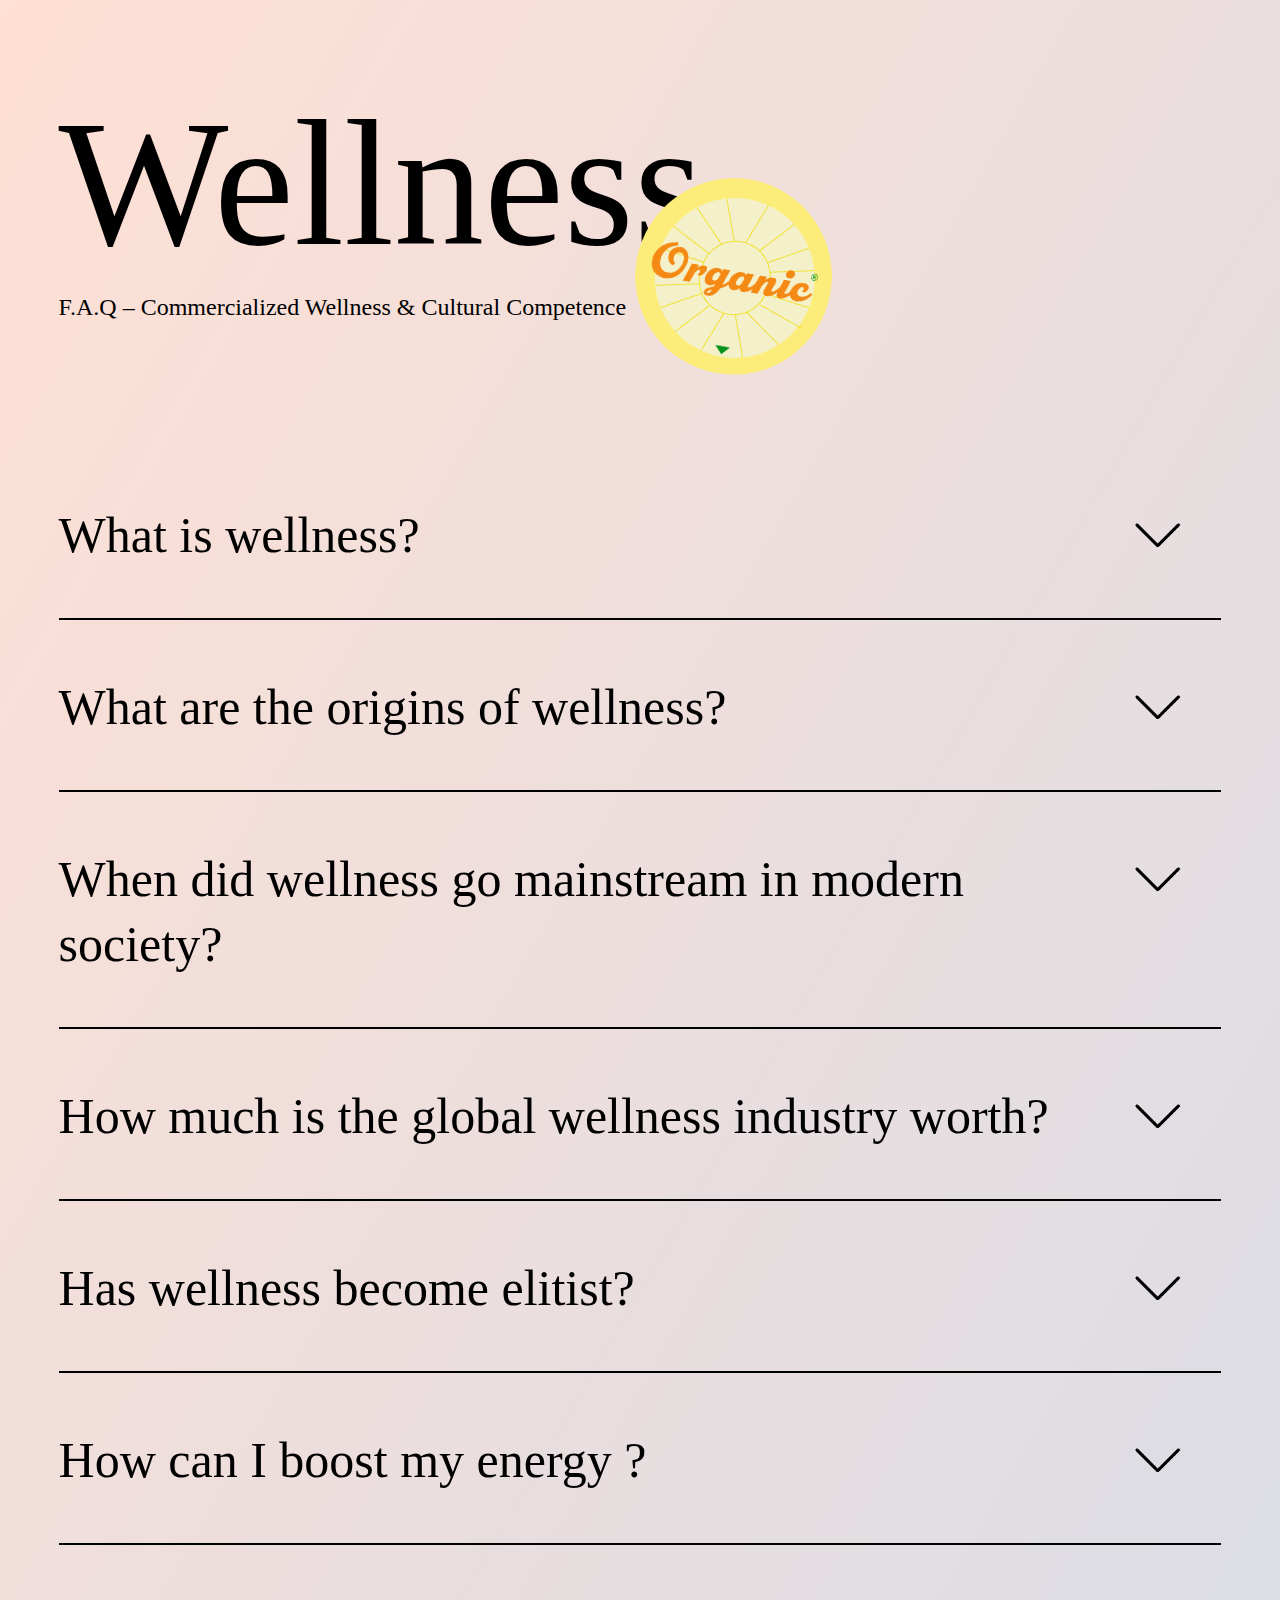
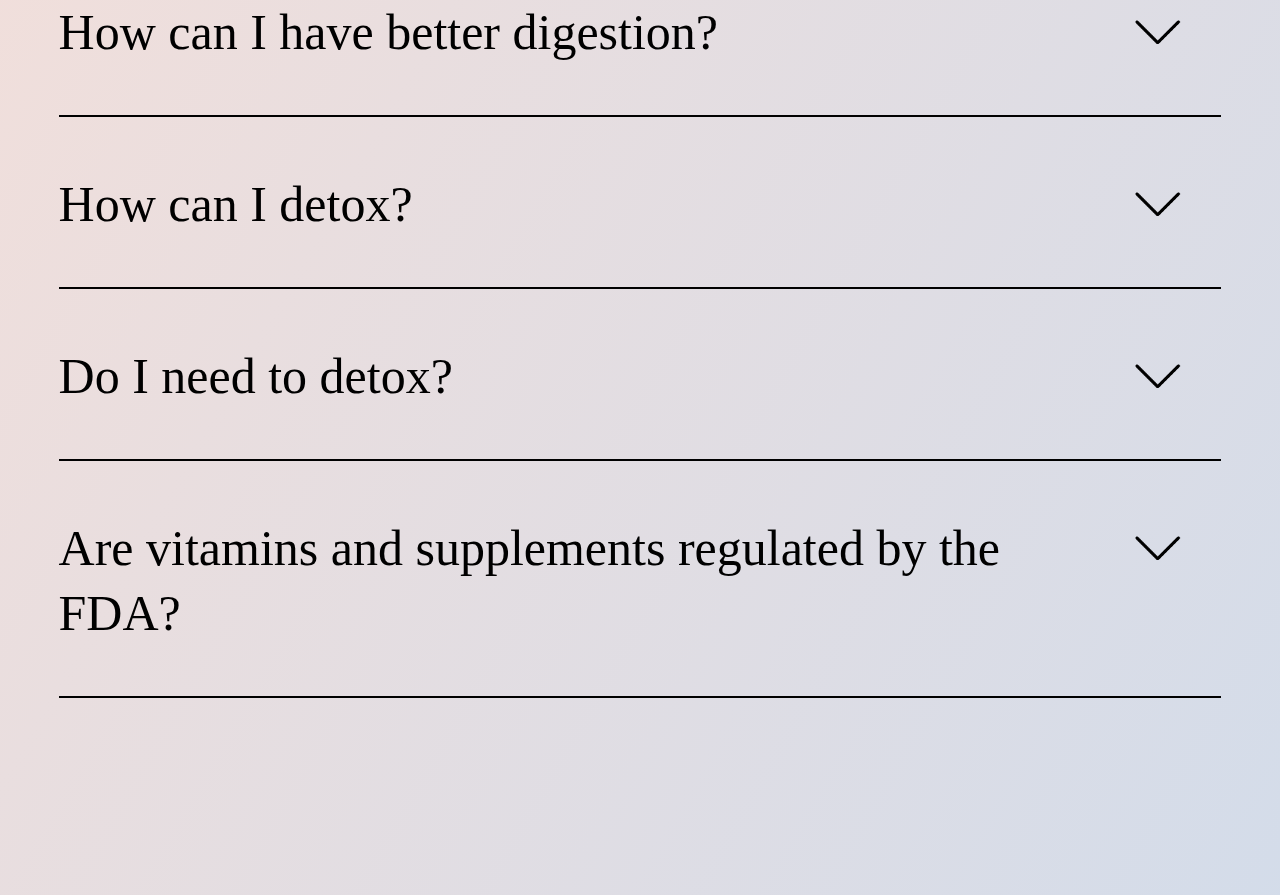
==== commit bab92c18: "102920" ====
--- a/experiment_1/index.html
+++ b/experiment_1/index.html
@@ -1,7 +1,7 @@
 <!DOCTYPE html>
 <html>
 <head>
-  <title> 20 1027 </title>
+  <title> Wellness </title>
   <meta charset="utf-8">
   <meta name="viewport" content="width=device-width, initial-scale=1">
   <script type="text/javascript" src="https://code.jquery.com/jquery-1.7.1.min.js"></script>
@@ -125,10 +125,10 @@
 
     <div>
       <p class="text">
-        Currently valued at <b>$4.5 trillion</b> (2018 data)
+        Currently valued at <b>$4.5 trillion</b> (2018 data) <a href="https://globalwellnessinstitute.org/press-room/statistics-and-facts/" target="_blank" > Wellness Industry Stastics & Facts</a>
       </p>
       <!-- 10 images -->
-      <img id="circle" class="draggable" src="assets/img/Wellness_Industry_Worth/Wellness_Industry_102120_Fitness_Mind_Body.png" style="z-index: 25; width: 300px; top: 8vh; left: 20vw;">
+      <img class="draggable" src="assets/img/Wellness_Industry_Worth/Wellness_Industry_102120_Fitness_Mind_Body.png" style="z-index: 25; width: 300px; top: 8vh; left: 20vw;">
 
       <img class="draggable" src="assets/img/Wellness_Industry_Worth/Wellness_Industry_102120_Healthy_Eating_Nutrition_Weight_Loss.png" style="z-index: 25; left: 50vw; transform: rotate(12deg); width: 300px; top: 30vh;">
 
@@ -193,11 +193,11 @@
     <div>
 
       <!-- Calamansi Honey -->
-      <img id="circle" class="draggable draggable1" src="assets/img/01_Better_Energy/Better_Energy_Calamansi_Honey_101320_FINAL.png">
+      <img class="draggable draggable1" src="assets/img/01_Better_Energy/Better_Energy_Calamansi_Honey_101320_FINAL.png">
 
 
       <!-- Careof -->
-      <img id="circle" class="draggable draggable2" src="assets/img/01_Better_Energy/Better_Energy_Careof_ExtraBatteries_101320_FINAL.png">
+      <img class="draggable draggable2" src="assets/img/01_Better_Energy/Better_Energy_Careof_ExtraBatteries_101320_FINAL.png">
 
       <!-- HUM -->
       <img class="draggable draggable3" src="assets/img/01_Better_Energy/Better_Energy_HUM_Uber_Energy_101220_FINAL.png">
@@ -206,10 +206,10 @@
       <img class="draggable draggable4" src="assets/img/01_Better_Energy/Better_Energy_Love_Wellness_Love_Wellness_Metabolove_101320_FINAL.png" style="width: 300px;">
 
       <!-- Persona -->
-      <img id="circle" class="draggable draggable5" src="assets/img/01_Better_Energy/Better_Energy_Persona_101320_FINAL.png">
+      <img class="draggable draggable5" src="assets/img/01_Better_Energy/Better_Energy_Persona_101320_FINAL.png">
 
       <!-- Pineapple -->
-      <img id="circle" class="draggable draggable6" src="assets/img/01_Better_Energy/Better_Energy_Pineapple_101220_FINAL.png">
+      <img class="draggable draggable6" src="assets/img/01_Better_Energy/Better_Energy_Pineapple_101220_FINAL.png">
 
     </div>
 
@@ -321,9 +321,6 @@
 </div>
 
 <div class="footer">
-  <div>
-    Thesis 1 – Fall 2020
-  </div>
 
 
 
--- a/experiment_1/assets/main.css
+++ b/experiment_1/assets/main.css
@@ -147,15 +147,6 @@
     transform: rotate(-4deg);
 } 
 
-#circle {
-    border-radius: 50%;
-}
-
-#circle:hover {
-    box-shadow: 2px 5px 8px #a1abad;
-    border-radius:50%;
-    transition: 0.3s;
-}
 
 #droppable {
     left: 300px;    
